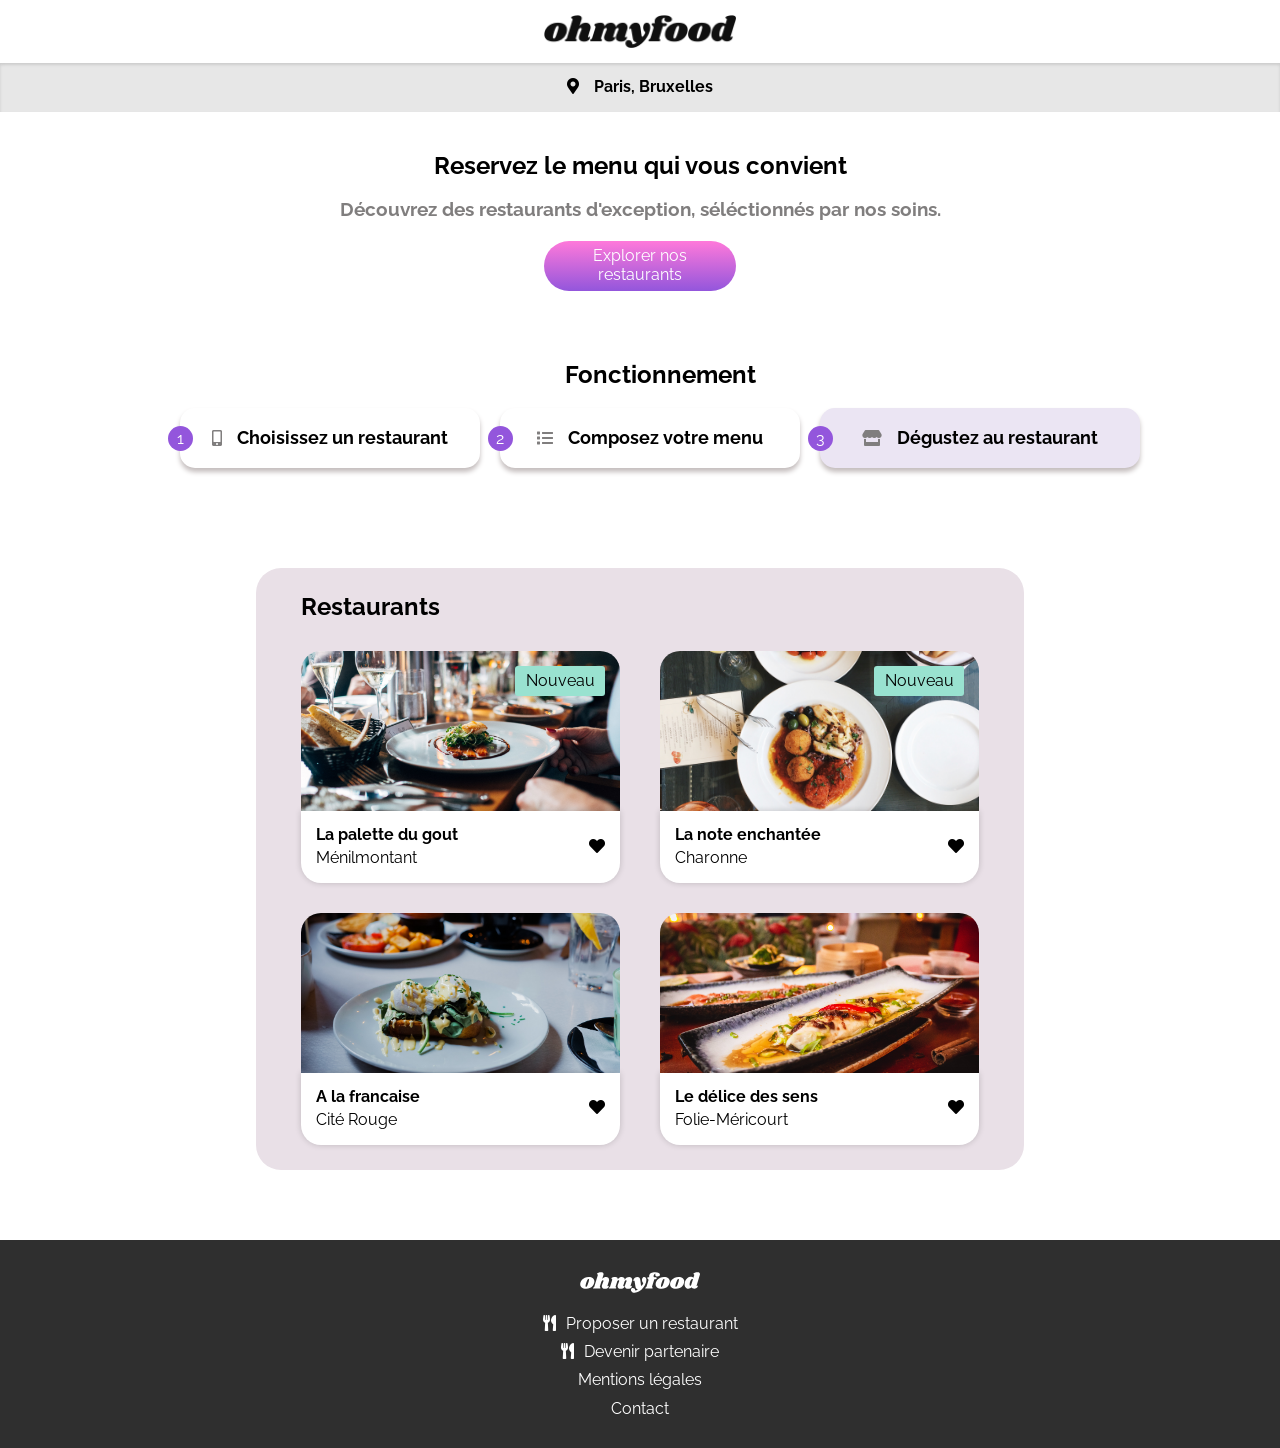
==== index.html @ 5eaba9ec "first commit" ====
<!DOCTYPE html>
 <html lang="en">
 <head>
     <meta charset="UTF-8">
     <meta http-equiv="X-UA-Compatible" content="IE=edge">
     <meta name="viewport" content="width=device-width, initial-scale=1.0">
     <title>Ohmyfood!</title>
     <!-- Google Fonts-->
    <link rel="preconnect" href="https://fonts.gstatic.com" />
    <link href="https://fonts.googleapis.com/css2?family=Raleway:wght@400;500;600;700;800&display=swap"
      rel="stylesheet"/>
    <!-- Stylesheets -->
    <link rel="stylesheet" href="/css/normalize.css">
    <link rel="stylesheet" href="/css/style.css">  
    <link rel="stylesheet" href="https://cdnjs.cloudflare.com/ajax/libs/font-awesome/5.13.1/css/all.min.css"/>
 </head>
 <body>
     <header>
         <div class="logo">
            <img  src="/images/logo/ohmyfood.png" alt="">  
        </div>
        <div class="i-search">
            <i class="fas fa-map-marker-alt"></i>
            <p>Paris, Bruxelles</p>
        </div>
     </header>
     <main>
         <nav>
            <div class="title-button">
                <h2>Reservez le menu qui vous convient</h2>
                <h3>Découvrez des restaurants d'exception, séléctionnés par nos soins.</h3>
                <button>Explorer nos restaurants</button>
            </div>
            <div class="filters">
                <h2>Fonctionnement</h2>
                <div class="choice-filters">
                   <div class="filter">
                       <div class="number">1</div>
                       <div class="choice">
                        <i class="fas fa-mobile-alt"></i>
                           <p>Choisissez un restaurant</p>
                       </div>
                   </div>
                   <div class="filter">
                        <div class="number">2</div>
                        <div class="choice">
                            <i class="fas fa-list"></i>
                            <p>Composez votre menu</p>
                        </div>
                   </div>
                   <div class="filter">
                        <div class="number">3</div>
                        <div class="choice-1">
                            <i class="fas fa-store"></i>
                            <p>Dégustez au restaurant</p>
                        </div>
                   </div>
                </div>
            </div>
         </nav>
        <section>
            <h2>Restaurants</h2>
            <div class="bloc-restaurants">
              <a href="/Restaurant-1.html">
                <div class="card-restaurant">
                  <img class="restaurant-img-host"
                    src="/images/restaurants/jay-wennington-N_Y88TWmGwA-unsplash.jpg"
                    alt="restaurant-1"/>
                  <div class="button-new">Nouveau</div>
                  <div class="inside-card">
                    <div class="title-card">
                        <h4 class="h4-rentals">La palette du gout</h4>
                        <p>Ménilmontant</p>
                    </div>
                    <div class="heart">
                      <div class="div-heart fas fa-heart"></div>
                    </div>
                  </div>
                </div>
            </a>
            <a href="/Restaurant-2.html">
                <div class="card-restaurant">
                  <img class="restaurant-img-host"
                    src="/images/restaurants/stil-u2Lp8tXIcjw-unsplash.jpg"
                    alt="restaurant-1"/>
                  <div class="button-new">Nouveau</div>
                  <div class="inside-card">
                    <div class="title-card">
                        <h4 class="h4-rentals">La note enchantée</h4>
                        <p>Charonne</p>
                    </div>
                    <div class="heart">
                      <div class="fas fa-heart"></div>
                    </div>
                  </div>
                </div>
            </a>
            <a href="/Restaurant-3.html">
                <div class="card-restaurant">
                  <img class="restaurant-img-host"
                    src="/images/restaurants/toa-heftiba-DQKerTsQwi0-unsplash.jpg"
                    alt="restaurant-1"/>
                  <div class="inside-card">
                    <div class="title-card">
                        <h4 class="h4-rentals">A la francaise</h4>
                        <p>Cité Rouge</p>
                    </div>
                    <div class="heart">
                      <div class="fas fa-heart"></div>
                    </div>
                  </div>
                </div>
            </a>
            <a href="/Restaurant-4.html">
                <div class="card-restaurant">
                  <img class="restaurant-img-host"
                    src="/images/restaurants/louis-hansel-shotsoflouis-qNBGVyOCY8Q-unsplash.jpg"
                    alt="restaurant-1"/>
                  <div class="inside-card">
                    <div class="title-card">
                        <h4 class="h4-rentals">Le délice des sens</h4>
                        <p>Folie-Méricourt</p>
                    </div>
                    <div class="heart">
                      <div class="fas fa-heart"></div>
                    </div>
                  </div>
                </div>
            </a>
            </div>
        </section>
     </main>
     <footer>
         <img src="/images/logo/ohmyfood@2x.svg" alt="logo-footer">
         <div class="text-icon-footer">
             <i class="fas fa-utensils"></i>
             <p><a href="#">Proposer un restaurant</a></p>
         </div>
         <div class="text-icon-footer">
            <i class="fas fa-utensils"></i>
            <p><a href="#">Devenir partenaire</a></p>
        </div>
        <p><a href="#">Mentions légales</a></p>
        <p><a href="#">Contact</a></p>
     </footer>
 </body>
 </html>
---- css/style.css ----
* {
  box-sizing: border-box;
  font-family: "Raleway", sans-serif;
  margin: 0;
}

a {
  text-decoration: none;
  color: initial;
}

header .logo {
  display: flex;
  justify-content: center;
}
header .logo img {
  width: 45%;
  margin-top: 15px;
  margin-bottom: 15px;
}
header .i-search {
  display: flex;
  justify-content: center;
  background-color: #e7e7e7;
  padding-top: 15px;
  padding-bottom: 15px;
  box-shadow: inset 0px 2px 3px #5553532e;
}
header .i-search p {
  margin-top: 0;
  margin-bottom: 0;
  margin-left: 15px;
  font-weight: bold;
}

main nav .title-button {
  margin-top: 40px;
  display: flex;
  flex-direction: column;
  align-items: center;
  text-align: center;
}
main nav .title-button h2 {
  width: 60%;
  margin: 0;
}
main nav .title-button h3 {
  width: 80%;
  color: #807e7e;
  margin-top: 20px;
}
main nav .title-button button {
  width: 50%;
  height: 50px;
  background: linear-gradient(#FF79DA, #9356DC);
  color: white;
  border: none;
  border-radius: 25px 25px 25px 25px;
  font-size: 16px;
  margin-top: 20px;
  cursor: pointer;
}
main nav .filters {
  margin-left: 20px;
  margin-right: 20px;
  margin-top: 70px;
  margin-bottom: 100px;
}
main nav .filters .choice-filters {
  display: flex;
  flex-direction: column;
}
main nav .filters .choice-filters .filter {
  display: flex;
  margin-top: 20px;
  position: relative;
}
main nav .filters .choice-filters .filter .number {
  background-color: #9356DC;
  color: white;
  height: 25px;
  width: 25px;
  border-radius: 12.5px 12.5px 12.5px 12.5px;
  display: flex;
  justify-content: center;
  align-items: center;
  position: absolute;
  bottom: 17px;
  left: -12.5px;
}
main nav .filters .choice-filters .filter .choice {
  display: flex;
  align-items: center;
  justify-content: center;
  width: 100%;
  height: 60px;
  box-shadow: 0px 4px 5px #c4bdbd;
  border-radius: 15px 15px 15px 15px;
}
main nav .filters .choice-filters .filter .choice p {
  margin-top: 0;
  margin-bottom: 0;
  font-weight: bold;
  font-size: large;
}
main nav .filters .choice-filters .filter .choice i {
  margin-right: 5%;
  color: #807e7e;
}
main nav .filters .choice-filters .filter .choice-1 {
  display: flex;
  align-items: center;
  justify-content: center;
  width: 100%;
  height: 60px;
  box-shadow: 0px 4px 5px #c4bdbd;
  border-radius: 15px 15px 15px 15px;
  background-color: #ebe5f3;
}
main nav .filters .choice-filters .filter .choice-1 p {
  margin-top: 0;
  margin-bottom: 0;
  font-weight: bold;
  font-size: large;
}
main nav .filters .choice-filters .filter .choice-1 i {
  margin-right: 5%;
  color: #807e7e;
}
main section .bloc-restaurants {
  display: flex;
  flex-direction: column;
}
main section .bloc-restaurants h2 {
  margin-top: 30px;
  margin-left: 20px;
  margin-right: 20px;
}
main section .bloc-restaurants .card-restaurant {
  margin-top: 30px;
  margin-left: 20px;
  margin-right: 20px;
  display: flex;
  flex-direction: column;
  position: relative;
}
main section .bloc-restaurants .card-restaurant img {
  width: 100%;
  height: 160px;
  -o-object-fit: cover;
     object-fit: cover;
  border-radius: 20px 20px 0 0;
}
main section .bloc-restaurants .card-restaurant .inside-card {
  background-color: white;
  padding: 15px;
  display: flex;
  justify-content: space-between;
  align-items: center;
  border-radius: 0 0 20px 20px;
  box-shadow: 0px 0px 6px 0px #0000002e;
}
main section .bloc-restaurants .card-restaurant p {
  padding-top: 5px;
}
main section .bloc-restaurants .card-restaurant .button-new {
  height: 20px;
  width: 90px;
  background-color: #99E2D0;
  display: flex;
  justify-content: center;
  align-items: center;
  border-radius: 3px 3px 3px 3px;
  padding: 15px;
  position: absolute;
  right: 15px;
  top: 15px;
}
main section {
  background-color: #e9e0e7;
  margin-top: 20px;
  padding-bottom: 70px;
}
main section h2 {
  padding-top: 30px;
  margin-left: 20px;
}
footer {
  padding: 30px;
  background-color: #2f2f2f;
}
footer p {
  color: white;
  margin-top: 10px;
}
footer p a {
  color: white;
}
footer img {
  margin-bottom: 10px;
}
footer i {
  color: white;
}
footer .text-icon-footer {
  display: flex;
  margin-top: 10px;
}
footer .text-icon-footer p {
  margin-top: 0;
  margin-left: 10px;
}
footer .text-icon-footer p a {
  color: white;
}

.header-page-restaurant {
  width: 100%;
  display: flex;
  justify-content: center;
  position: relative;
}
.header-page-restaurant img {
  width: 45%;
  margin-top: 15px;
  margin-bottom: 15px;
}
.header-page-restaurant a {
  position: absolute;
  left: 20px;
  align-self: center;
}

.main-page-restaurant {
  display: flex;
  flex-direction: column;
  align-items: center;
}
.main-page-restaurant .image-restaurant-4, .main-page-restaurant .image-restaurant-3, .main-page-restaurant .image-restaurant-2, .main-page-restaurant .image-restaurant-1 {
  background-size: cover;
  width: 100%;
  height: 600px;
  position: relative;
}
.main-page-restaurant .image-restaurant-4 .icon-title-section, .main-page-restaurant .image-restaurant-3 .icon-title-section, .main-page-restaurant .image-restaurant-2 .icon-title-section, .main-page-restaurant .image-restaurant-1 .icon-title-section {
  padding-top: 30px;
  position: absolute;
  margin-right: 20px;
  display: flex;
  justify-content: space-between;
  background-color: white;
  width: 100%;
  border-radius: 40px 40px 0 0;
  bottom: 0;
}
.main-page-restaurant .image-restaurant-4 .icon-title-section h2, .main-page-restaurant .image-restaurant-3 .icon-title-section h2, .main-page-restaurant .image-restaurant-2 .icon-title-section h2, .main-page-restaurant .image-restaurant-1 .icon-title-section h2 {
  margin-left: 20px;
}
.main-page-restaurant .image-restaurant-4 .icon-title-section i, .main-page-restaurant .image-restaurant-3 .icon-title-section i, .main-page-restaurant .image-restaurant-2 .icon-title-section i, .main-page-restaurant .image-restaurant-1 .icon-title-section i {
  margin-right: 20px;
}
.main-page-restaurant .image-restaurant-1 {
  background-image: url("/images/restaurants/jay-wennington-N_Y88TWmGwA-unsplash.jpg");
}
.main-page-restaurant .image-restaurant-2 {
  background-image: url("/images/restaurants/stil-u2Lp8tXIcjw-unsplash.jpg");
}
.main-page-restaurant .image-restaurant-3 {
  background-image: url("/images/restaurants/toa-heftiba-DQKerTsQwi0-unsplash.jpg");
}
.main-page-restaurant .image-restaurant-4 {
  background-image: url("/images/restaurants/louis-hansel-shotsoflouis-qNBGVyOCY8Q-unsplash.jpg");
}
.main-page-restaurant .section-page-restaurant {
  width: 100%;
  background-color: white;
}
.main-page-restaurant .section-page-restaurant article {
  margin: 20px;
  margin-top: 35px;
}
.main-page-restaurant .section-page-restaurant article h3 {
  color: #807e7e;
  width: 55px;
  border-bottom: solid #99E2D0 3px;
  padding-bottom: 5px;
}
.main-page-restaurant .section-page-restaurant article .inside-article {
  display: flex;
  justify-content: space-between;
  margin-top: 20px;
  padding: 15px;
  border-radius: 15px 15px 15px 15px;
  width: 100%;
  box-shadow: 0px 4px 5px #c4bdbd;
}
.main-page-restaurant .section-page-restaurant article .inside-article .title-article .h3-title-article {
  color: black;
  padding-bottom: 5px;
  border: none;
  width: 100%;
}
.main-page-restaurant .section-page-restaurant article .inside-article .title-article p {
  font-size: small;
}
.main-page-restaurant .section-page-restaurant article .inside-article .h3-euro {
  border: none;
  color: black;
}
.main-page-restaurant .button {
  width: 50%;
  height: 50px;
  background: linear-gradient(#FF79DA, #9356DC);
  color: white;
  border: none;
  border-radius: 25px 25px 25px 25px;
  font-size: 16px;
  margin-top: 20px;
  margin-bottom: 50px;
  cursor: pointer;
}

@media screen and (max-width: 992px) and (min-width: 768px) {
  header .logo img {
    width: 20%;
  }

  .header-page-restaurant img {
    width: 25%;
  }

  main nav .filters {
    display: flex;
    flex-direction: column;
    align-items: center;
    margin-bottom: 80px;
  }
  main nav .filters .choice-filters {
    display: flex;
    flex-direction: row;
    justify-content: center;
    flex-wrap: wrap;
  }
  main nav .filters .choice-filters .filter {
    width: 50%;
  }
  main nav .filters .choice-filters .filter .choice {
    margin-right: 20px;
  }
  main section h2 {
    width: 100%;
  }
  main section .bloc-restaurants {
    display: flex;
    flex-direction: row;
    flex-wrap: wrap;
  }
  main section .bloc-restaurants a {
    width: 50%;
  }

  footer {
    display: flex;
    flex-direction: column;
    align-items: center;
  }

  .main-page-restaurant .button {
    width: 20%;
  }
}
@media screen and (min-width: 992px) {
  header .logo img {
    width: 15%;
  }

  main {
    display: flex;
    flex-direction: column;
  }
  main nav .title-button button {
    width: 15%;
    height: 50px;
    background: linear-gradient(#FF79DA, #9356DC);
    color: white;
    border: none;
    border-radius: 25px 25px 25px 25px;
    font-size: 16px;
    margin-top: 20px;
  }
  main nav .filters {
    display: flex;
    flex-direction: column;
    align-items: center;
    margin-bottom: 80px;
    width: 100%;
  }
  main nav .filters .choice-filters {
    display: flex;
    flex-direction: row;
    justify-content: center;
    flex-wrap: wrap;
    width: 100%;
  }
  main nav .filters .choice-filters .filter {
    width: 25%;
  }
  main nav .filters .choice-filters .filter .choice {
    margin-right: 20px;
  }
  main section {
    width: 60%;
    align-self: center;
    padding: 25px;
    margin-bottom: 70px;
    border-radius: 25px 25px 25px 25px;
  }
  main section h2 {
    width: 100%;
    padding-top: 0;
  }
  main section .bloc-restaurants {
    display: flex;
    flex-direction: row;
    flex-wrap: wrap;
  }
  main section .bloc-restaurants a {
    width: 50%;
  }

  footer {
    display: flex;
    flex-direction: column;
    align-items: center;
  }

  .header-page-restaurant img {
    width: 15%;
  }

  .main-page-restaurant .image-restaurant-1, .main-page-restaurant .image-restaurant-2, .main-page-restaurant .image-restaurant-3, .main-page-restaurant .image-restaurant-4 {
    display: flex;
    flex-direction: column;
  }
  .main-page-restaurant .image-restaurant-1 .icon-title-section, .main-page-restaurant .image-restaurant-2 .icon-title-section, .main-page-restaurant .image-restaurant-3 .icon-title-section, .main-page-restaurant .image-restaurant-4 .icon-title-section {
    width: 90%;
    align-self: center;
  }
  .main-page-restaurant .section-page-restaurant {
    width: 90%;
    margin-left: -20px;
    margin-top: 0;
    background-color: white;
    display: flex;
    flex-direction: row;
    padding: 0;
    box-shadow: 0px 4px 5px #c4bdbd;
    border-radius: 0 0 25px 25px;
    margin-bottom: 50px;
  }
  .main-page-restaurant .section-page-restaurant article {
    margin-bottom: 40px;
  }
  .main-page-restaurant .button {
    width: 15%;
    height: 50px;
  }
}/*# sourceMappingURL=style.css.map */
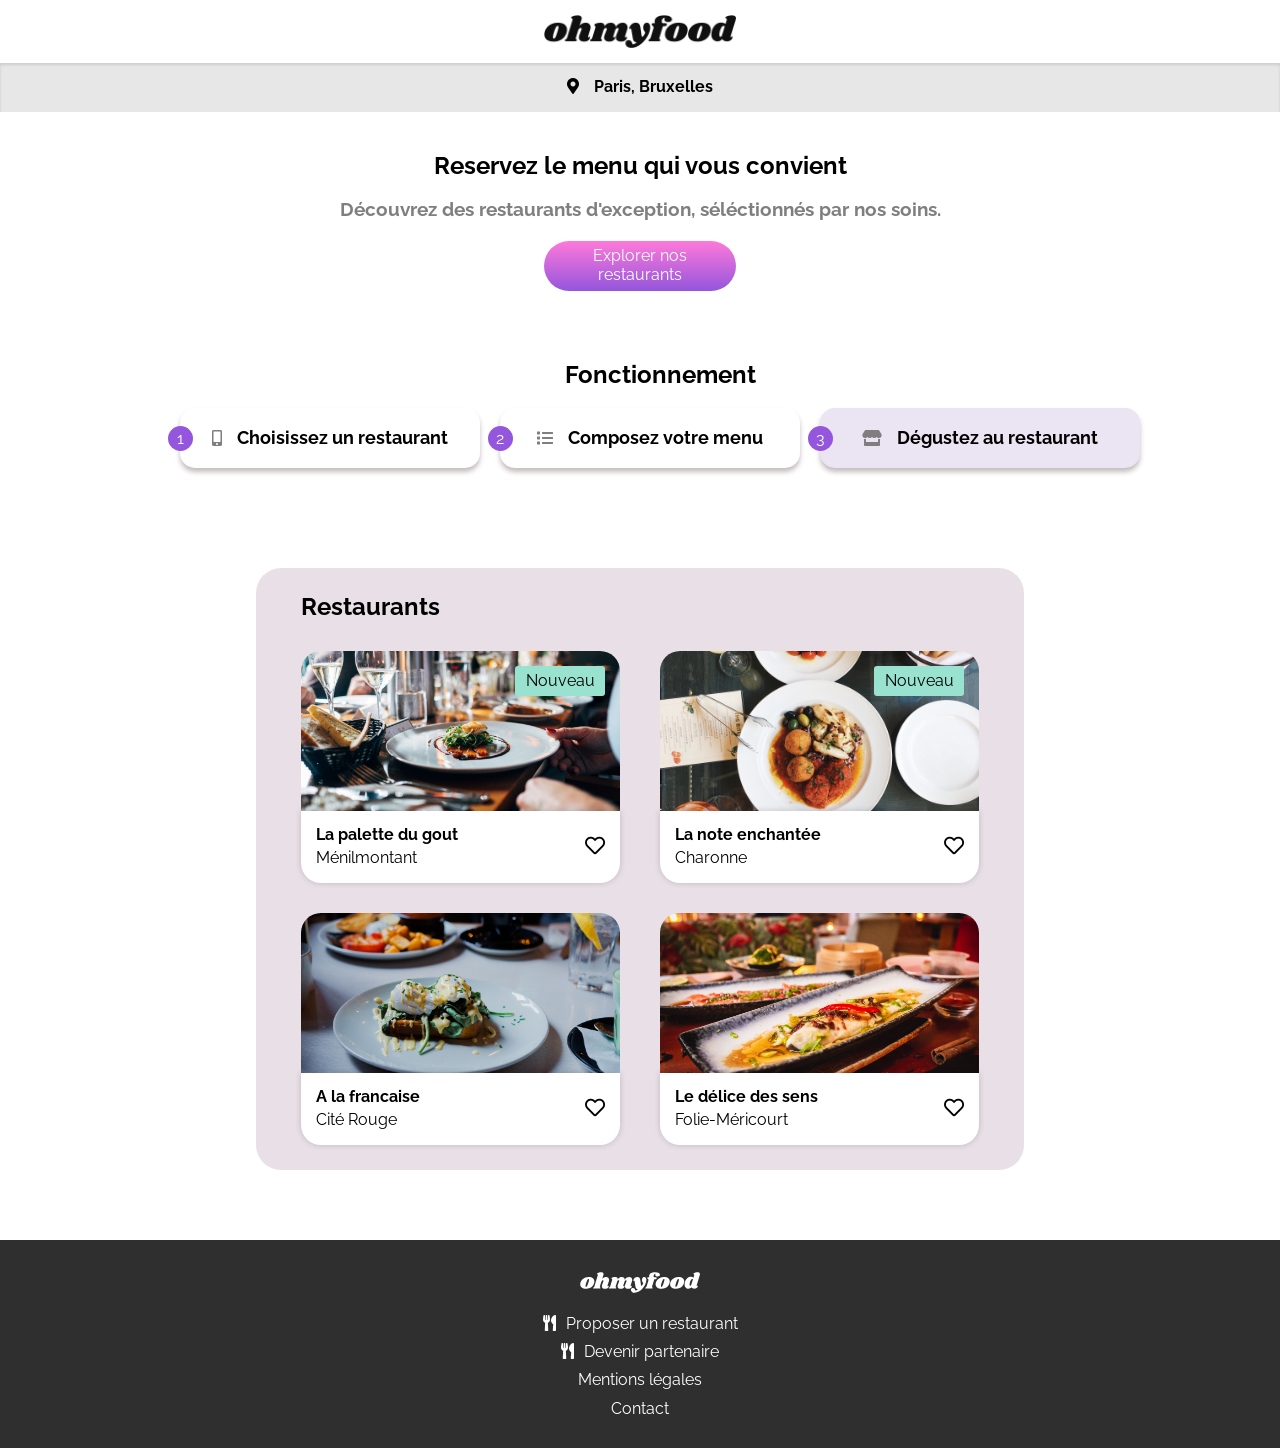
==== commit 5a7bab39: "commit animations" ====
--- a/index.html
+++ b/index.html
@@ -73,7 +73,8 @@
                         <p>Ménilmontant</p>
                     </div>
                     <div class="heart">
-                      <div class="div-heart fas fa-heart"></div>
+                      <i class="div-heart fas fa-heart"></i>
+                      <i class="div-heart far fa-heart"></i>
                     </div>
                   </div>
                 </div>
@@ -90,7 +91,8 @@
                         <p>Charonne</p>
                     </div>
                     <div class="heart">
-                      <div class="fas fa-heart"></div>
+                      <i class="fas fa-heart"></i>
+                      <i class="far fa-heart"></i>
                     </div>
                   </div>
                 </div>
@@ -106,7 +108,8 @@
                         <p>Cité Rouge</p>
                     </div>
                     <div class="heart">
-                      <div class="fas fa-heart"></div>
+                      <i class="fas fa-heart"></i>
+                      <i class="far fa-heart"></i>
                     </div>
                   </div>
                 </div>
@@ -122,7 +125,8 @@
                         <p>Folie-Méricourt</p>
                     </div>
                     <div class="heart">
-                      <div class="fas fa-heart"></div>
+                      <i class="fas fa-heart"></i>
+                      <i class="far fa-heart"></i>
                     </div>
                   </div>
                 </div>
--- a/css/style.css
+++ b/css/style.css
@@ -160,6 +160,23 @@
   border-radius: 0 0 20px 20px;
   box-shadow: 0px 0px 6px 0px #0000002e;
 }
+main section .bloc-restaurants .card-restaurant .inside-card .heart {
+  font-size: 20px;
+  position: relative;
+}
+main section .bloc-restaurants .card-restaurant .inside-card .heart .fas {
+  color: transparent;
+  background-image: linear-gradient(red, blue);
+  background-clip: text;
+  -webkit-background-clip: text;
+  position: absolute;
+  opacity: 0;
+  transition: all 230ms ease-in-out;
+}
+main section .bloc-restaurants .card-restaurant .inside-card .heart:hover .fas {
+  opacity: 1;
+  transform: scale(1.2);
+}
 main section .bloc-restaurants .card-restaurant p {
   padding-top: 5px;
 }
@@ -256,8 +273,24 @@
 .main-page-restaurant .image-restaurant-4 .icon-title-section h2, .main-page-restaurant .image-restaurant-3 .icon-title-section h2, .main-page-restaurant .image-restaurant-2 .icon-title-section h2, .main-page-restaurant .image-restaurant-1 .icon-title-section h2 {
   margin-left: 20px;
 }
-.main-page-restaurant .image-restaurant-4 .icon-title-section i, .main-page-restaurant .image-restaurant-3 .icon-title-section i, .main-page-restaurant .image-restaurant-2 .icon-title-section i, .main-page-restaurant .image-restaurant-1 .icon-title-section i {
+.main-page-restaurant .image-restaurant-4 .icon-title-section .heart, .main-page-restaurant .image-restaurant-3 .icon-title-section .heart, .main-page-restaurant .image-restaurant-2 .icon-title-section .heart, .main-page-restaurant .image-restaurant-1 .icon-title-section .heart {
+  font-size: 20px;
+  position: relative;
   margin-right: 20px;
+  cursor: pointer;
+}
+.main-page-restaurant .image-restaurant-4 .icon-title-section .heart .fas, .main-page-restaurant .image-restaurant-3 .icon-title-section .heart .fas, .main-page-restaurant .image-restaurant-2 .icon-title-section .heart .fas, .main-page-restaurant .image-restaurant-1 .icon-title-section .heart .fas {
+  color: transparent;
+  background-image: linear-gradient(#9356DC, #FF79DA);
+  background-clip: text;
+  -webkit-background-clip: text;
+  position: absolute;
+  opacity: 0;
+  transition: all 230ms ease-in-out;
+}
+.main-page-restaurant .image-restaurant-4 .icon-title-section .heart:hover .fas, .main-page-restaurant .image-restaurant-3 .icon-title-section .heart:hover .fas, .main-page-restaurant .image-restaurant-2 .icon-title-section .heart:hover .fas, .main-page-restaurant .image-restaurant-1 .icon-title-section .heart:hover .fas {
+  opacity: 1;
+  transform: scale(1.2);
 }
 .main-page-restaurant .image-restaurant-1 {
   background-image: url("/images/restaurants/jay-wennington-N_Y88TWmGwA-unsplash.jpg");
@@ -276,7 +309,7 @@
   background-color: white;
 }
 .main-page-restaurant .section-page-restaurant article {
-  margin: 20px;
+  margin: 15px;
   margin-top: 35px;
 }
 .main-page-restaurant .section-page-restaurant article h3 {
@@ -294,18 +327,28 @@
   width: 100%;
   box-shadow: 0px 4px 5px #c4bdbd;
 }
+.main-page-restaurant .section-page-restaurant article .inside-article .title-article {
+  width: 70%;
+}
 .main-page-restaurant .section-page-restaurant article .inside-article .title-article .h3-title-article {
   color: black;
   padding-bottom: 5px;
   border: none;
   width: 100%;
+  text-overflow: ellipsis;
+  overflow: hidden;
+  white-space: nowrap;
 }
 .main-page-restaurant .section-page-restaurant article .inside-article .title-article p {
   font-size: small;
+  text-overflow: ellipsis;
+  overflow: hidden;
+  white-space: nowrap;
 }
 .main-page-restaurant .section-page-restaurant article .inside-article .h3-euro {
   border: none;
   color: black;
+  width: auto;
 }
 .main-page-restaurant .button {
   width: 50%;
@@ -453,6 +496,7 @@
     background-color: white;
     display: flex;
     flex-direction: row;
+    justify-content: center;
     padding: 0;
     box-shadow: 0px 4px 5px #c4bdbd;
     border-radius: 0 0 25px 25px;
@@ -460,6 +504,7 @@
   }
   .main-page-restaurant .section-page-restaurant article {
     margin-bottom: 40px;
+    width: 30%;
   }
   .main-page-restaurant .button {
     width: 15%;
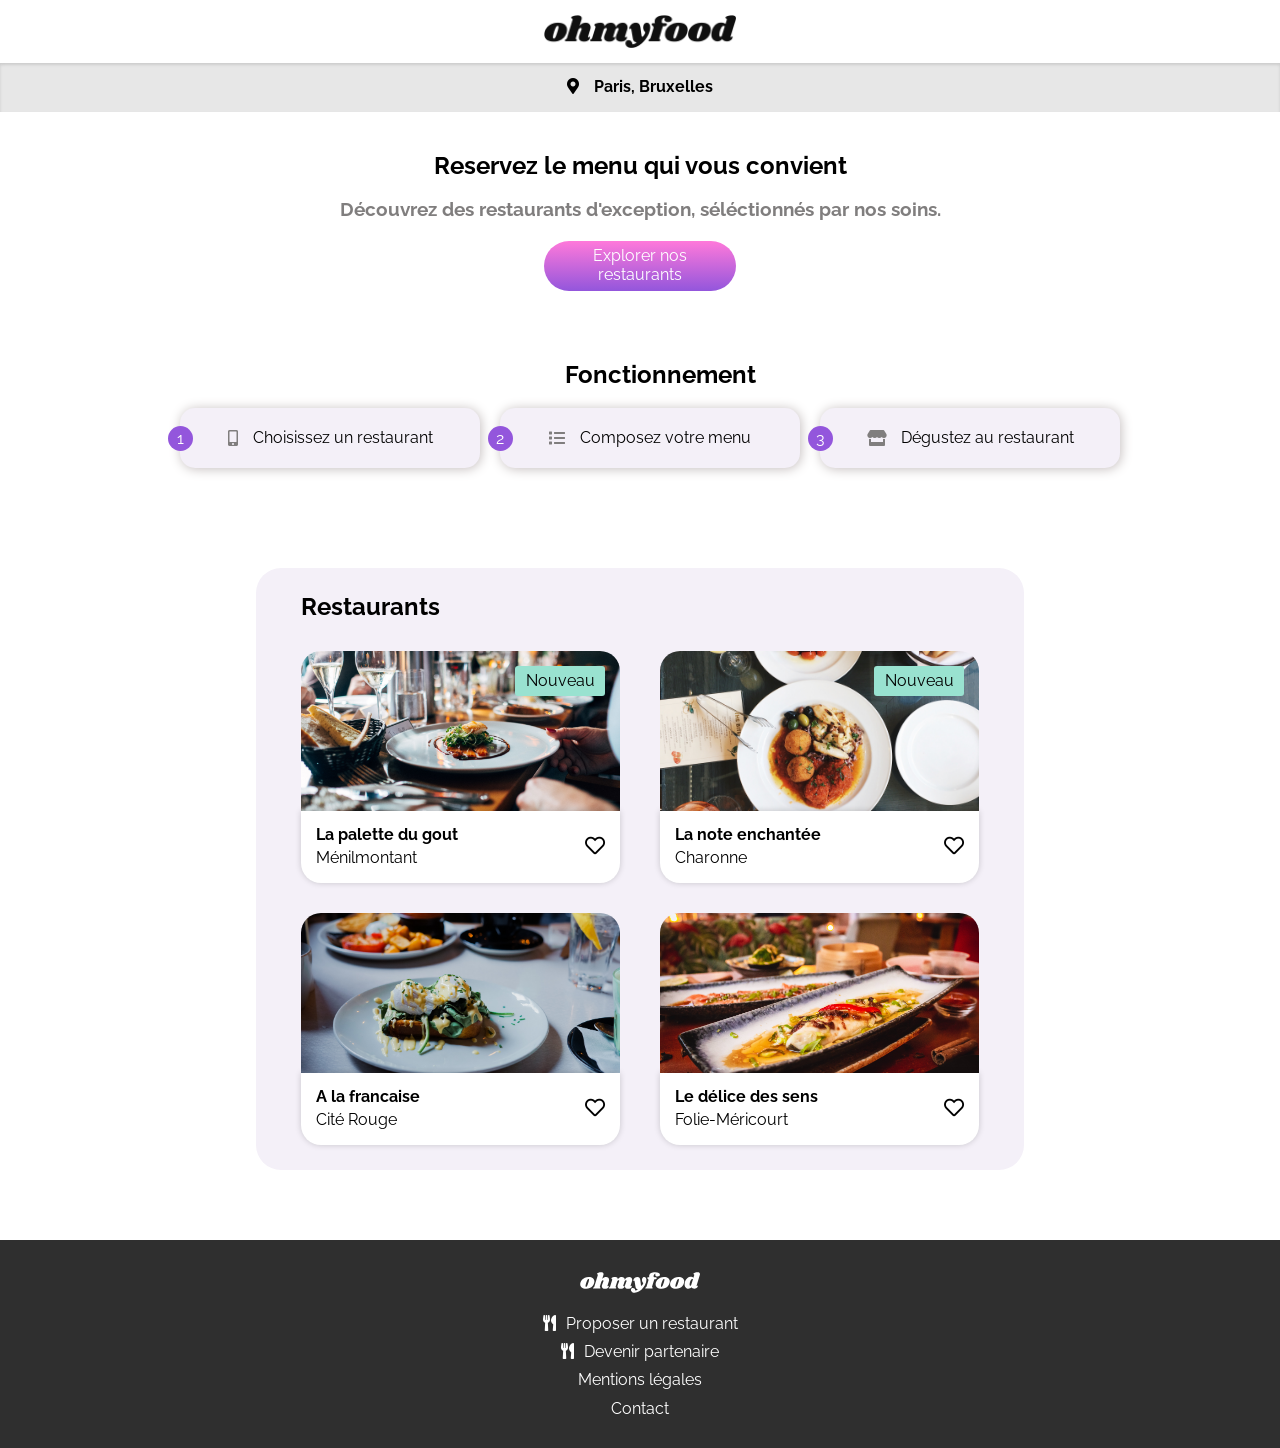
==== commit 7a33aed5: "commit animations-page-restaurant" ====
--- a/index.html
+++ b/index.html
@@ -50,7 +50,7 @@
                    </div>
                    <div class="filter">
                         <div class="number">3</div>
-                        <div class="choice-1">
+                        <div class="choice">
                             <i class="fas fa-store"></i>
                             <p>Dégustez au restaurant</p>
                         </div>
--- a/css/style.css
+++ b/css/style.css
@@ -2,6 +2,12 @@
   box-sizing: border-box;
   font-family: "Raleway", sans-serif;
   margin: 0;
+}
+
+body, html {
+  margin: 0;
+  font-family: "Roboto", sans-serif;
+  scroll-behavior: smooth;
 }
 
 a {
@@ -59,6 +65,12 @@
   font-size: 16px;
   margin-top: 20px;
   cursor: pointer;
+  transition: all 230ms ease-in-out;
+  opacity: 1;
+}
+main nav .title-button button:hover {
+  opacity: 0.8;
+  box-shadow: 3px 4px 5px #cfc7c7;
 }
 main nav .filters {
   margin-left: 20px;
@@ -94,36 +106,16 @@
   justify-content: center;
   width: 100%;
   height: 60px;
-  box-shadow: 0px 4px 5px #c4bdbd;
+  box-shadow: 1px 1px 12px #c4bdbd;
+  background-color: #f4f0f8;
   border-radius: 15px 15px 15px 15px;
 }
 main nav .filters .choice-filters .filter .choice p {
   margin-top: 0;
   margin-bottom: 0;
-  font-weight: bold;
-  font-size: large;
+  font-size: medium;
 }
 main nav .filters .choice-filters .filter .choice i {
-  margin-right: 5%;
-  color: #807e7e;
-}
-main nav .filters .choice-filters .filter .choice-1 {
-  display: flex;
-  align-items: center;
-  justify-content: center;
-  width: 100%;
-  height: 60px;
-  box-shadow: 0px 4px 5px #c4bdbd;
-  border-radius: 15px 15px 15px 15px;
-  background-color: #ebe5f3;
-}
-main nav .filters .choice-filters .filter .choice-1 p {
-  margin-top: 0;
-  margin-bottom: 0;
-  font-weight: bold;
-  font-size: large;
-}
-main nav .filters .choice-filters .filter .choice-1 i {
   margin-right: 5%;
   color: #807e7e;
 }
@@ -166,7 +158,7 @@
 }
 main section .bloc-restaurants .card-restaurant .inside-card .heart .fas {
   color: transparent;
-  background-image: linear-gradient(red, blue);
+  background-image: linear-gradient(#9356DC, #FF79DA);
   background-clip: text;
   -webkit-background-clip: text;
   position: absolute;
@@ -194,7 +186,7 @@
   top: 15px;
 }
 main section {
-  background-color: #e9e0e7;
+  background-color: #f4f0f8;
   margin-top: 20px;
   padding-bottom: 70px;
 }
@@ -322,13 +314,24 @@
   display: flex;
   justify-content: space-between;
   margin-top: 20px;
+  cursor: pointer;
+  border-radius: 15px 15px 15px 15px;
+  width: 100%;
+  box-shadow: 0px 4px 5px #c4bdbd;
+  position: relative;
+  -webkit-animation: itemAppear 0.6s;
+          animation: itemAppear 0.6s;
+  -webkit-animation-timing-function: cubic-bezier(0.5, 1.58, 0.34, 0.82);
+          animation-timing-function: cubic-bezier(0.5, 1.58, 0.34, 0.82);
+  -webkit-animation-fill-mode: both;
+          animation-fill-mode: both;
+  transform: scale(0);
+}
+.main-page-restaurant .section-page-restaurant article .inside-article .title-article {
+  width: 80%;
   padding: 15px;
-  border-radius: 15px 15px 15px 15px;
-  width: 100%;
-  box-shadow: 0px 4px 5px #c4bdbd;
-}
-.main-page-restaurant .section-page-restaurant article .inside-article .title-article {
-  width: 70%;
+  transition: all 320ms ease-in-out;
+  transform-origin: right 50%;
 }
 .main-page-restaurant .section-page-restaurant article .inside-article .title-article .h3-title-article {
   color: black;
@@ -348,7 +351,126 @@
 .main-page-restaurant .section-page-restaurant article .inside-article .h3-euro {
   border: none;
   color: black;
+  padding-top: 15px;
+  padding-right: 10px;
   width: auto;
+  transition: all 320ms ease-in-out;
+  position: absolute;
+  right: 10px;
+}
+.main-page-restaurant .section-page-restaurant article .inside-article .check {
+  transform: scaleX(0);
+  transition: all 320ms ease-in-out;
+  transform-origin: right 50%;
+  display: flex;
+  align-items: center;
+  justify-content: center;
+}
+.main-page-restaurant .section-page-restaurant article .inside-article .check .wrapIcon {
+  height: 30px;
+  width: 30px;
+  display: flex;
+  align-items: center;
+  justify-content: center;
+  background-color: white;
+  border-radius: 100px;
+  transform: rotate(180deg);
+  transition-duration: 0.5s;
+}
+.main-page-restaurant .section-page-restaurant article .inside-article:hover .wrapIcon {
+  transform: rotate(0);
+}
+.main-page-restaurant .section-page-restaurant article .inside-article:hover .check {
+  opacity: 1;
+  background-color: #99E2D0;
+  border-radius: 0px 15px 15px 0px;
+  width: 60px;
+  transform: scaleX(1);
+}
+.main-page-restaurant .section-page-restaurant article .inside-article:hover .h3-euro {
+  display: flex;
+  justify-content: flex-start;
+  position: absolute;
+  right: 70px;
+}
+.main-page-restaurant .section-page-restaurant article .inside-article:hover .title-article {
+  width: 60%;
+}
+.main-page-restaurant .section-page-restaurant .article-1 .delay-1 {
+  -webkit-animation-delay: 0.1s;
+          animation-delay: 0.1s;
+}
+.main-page-restaurant .section-page-restaurant .article-1 .delay-2 {
+  -webkit-animation-delay: 0.2s;
+          animation-delay: 0.2s;
+}
+.main-page-restaurant .section-page-restaurant .article-1 .delay-3 {
+  -webkit-animation-delay: 0.3s;
+          animation-delay: 0.3s;
+}
+.main-page-restaurant .section-page-restaurant .article-2 .delay-4 {
+  -webkit-animation-delay: 0.4444444444s;
+          animation-delay: 0.4444444444s;
+}
+.main-page-restaurant .section-page-restaurant .article-2 .delay-5 {
+  -webkit-animation-delay: 0.5555555556s;
+          animation-delay: 0.5555555556s;
+}
+.main-page-restaurant .section-page-restaurant .article-2 .delay-6 {
+  -webkit-animation-delay: 0.6666666667s;
+          animation-delay: 0.6666666667s;
+}
+.main-page-restaurant .section-page-restaurant .article-3 .delay-7 {
+  -webkit-animation-delay: 0.875s;
+          animation-delay: 0.875s;
+}
+.main-page-restaurant .section-page-restaurant .article-3 .delay-8 {
+  -webkit-animation-delay: 1s;
+          animation-delay: 1s;
+}
+.main-page-restaurant .section-page-restaurant .article-3 .delay-9 {
+  -webkit-animation-delay: 1.125s;
+          animation-delay: 1.125s;
+}
+.main-page-restaurant .section-page-restaurant .article-1-2 .delay-1 {
+  -webkit-animation-delay: 0.0909090909s;
+          animation-delay: 0.0909090909s;
+}
+.main-page-restaurant .section-page-restaurant .article-1-2 .delay-2 {
+  -webkit-animation-delay: 0.1818181818s;
+          animation-delay: 0.1818181818s;
+}
+.main-page-restaurant .section-page-restaurant .article-1-2 .delay-3 {
+  -webkit-animation-delay: 0.2727272727s;
+          animation-delay: 0.2727272727s;
+}
+.main-page-restaurant .section-page-restaurant .article-1-2 .delay-4 {
+  -webkit-animation-delay: 0.3636363636s;
+          animation-delay: 0.3636363636s;
+}
+.main-page-restaurant .section-page-restaurant .article-2-2 .delay-5 {
+  -webkit-animation-delay: 0.5s;
+          animation-delay: 0.5s;
+}
+.main-page-restaurant .section-page-restaurant .article-2-2 .delay-6 {
+  -webkit-animation-delay: 0.6s;
+          animation-delay: 0.6s;
+}
+.main-page-restaurant .section-page-restaurant .article-2-2 .delay-7 {
+  -webkit-animation-delay: 0.7s;
+          animation-delay: 0.7s;
+}
+.main-page-restaurant .section-page-restaurant .article-3-2 .delay-8 {
+  -webkit-animation-delay: 0.8888888889s;
+          animation-delay: 0.8888888889s;
+}
+.main-page-restaurant .section-page-restaurant .article-3-2 .delay-9 {
+  -webkit-animation-delay: 1s;
+          animation-delay: 1s;
+}
+.main-page-restaurant .section-page-restaurant .article-3-2 .delay-10 {
+  -webkit-animation-delay: 1.1111111111s;
+          animation-delay: 1.1111111111s;
 }
 .main-page-restaurant .button {
   width: 50%;
@@ -361,6 +483,12 @@
   margin-top: 20px;
   margin-bottom: 50px;
   cursor: pointer;
+  transition: all 230ms ease-in-out;
+  opacity: 1;
+}
+.main-page-restaurant .button:hover {
+  opacity: 0.8;
+  box-shadow: 3px 4px 5px #cfc7c7;
 }
 
 @media screen and (max-width: 992px) and (min-width: 768px) {
@@ -510,4 +638,20 @@
     width: 15%;
     height: 50px;
   }
+}
+@-webkit-keyframes itemAppear {
+  0% {
+    transform: scale(0);
+  }
+  100% {
+    transform: scale(1);
+  }
+}
+@keyframes itemAppear {
+  0% {
+    transform: scale(0);
+  }
+  100% {
+    transform: scale(1);
+  }
 }/*# sourceMappingURL=style.css.map */
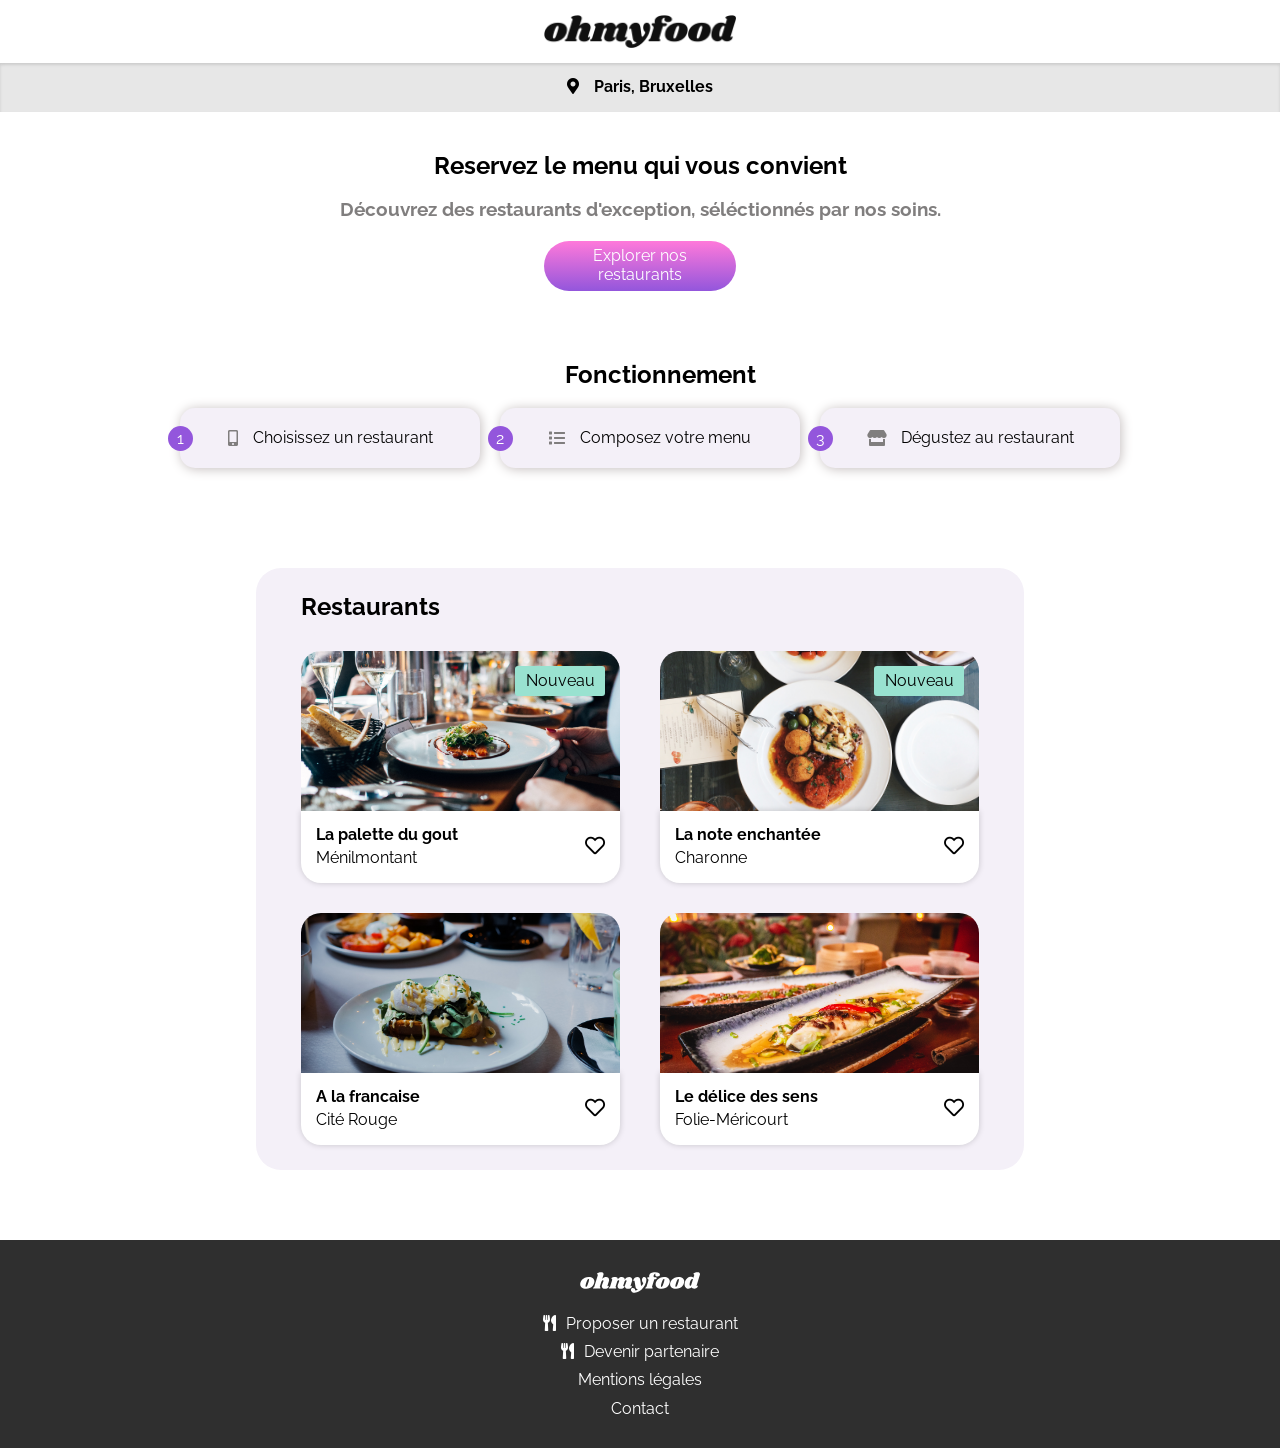
==== commit f4f2b295: "commit animations-page-accueil" ====
--- a/index.html
+++ b/index.html
@@ -15,6 +15,13 @@
     <link rel="stylesheet" href="https://cdnjs.cloudflare.com/ajax/libs/font-awesome/5.13.1/css/all.min.css"/>
  </head>
  <body>
+  <div class="loader">
+    <div class="loader-itemList">
+      <div class="loader-item loader-item-1"></div>
+      <div class="loader-item loader-item-2"></div>
+      <div class="loader-item loader-item-3"></div>
+    </div>
+  </div>
      <header>
          <div class="logo">
             <img  src="/images/logo/ohmyfood.png" alt="">  
--- a/css/style.css
+++ b/css/style.css
@@ -13,6 +13,60 @@
 a {
   text-decoration: none;
   color: initial;
+}
+
+.loader {
+  position: fixed;
+  height: 100%;
+  width: 100%;
+  left: 0;
+  top: 0;
+  background-color: rgba(255, 255, 255, 0.9);
+  -webkit-animation: loader 0.01s;
+          animation: loader 0.01s;
+  -webkit-animation-delay: 1.75s;
+          animation-delay: 1.75s;
+  -webkit-animation-fill-mode: both;
+          animation-fill-mode: both;
+  z-index: 10000;
+  display: flex;
+  align-items: center;
+  justify-content: center;
+}
+.loader .loader-itemList {
+  display: flex;
+  width: 100px;
+  justify-content: space-between;
+}
+.loader .loader-itemList .loader-item {
+  height: 15px;
+  width: 15px;
+  border-radius: 15px;
+}
+.loader .loader-itemList .loader-item-1 {
+  background-color: #9356DC;
+  -webkit-animation: ball3 1s;
+          animation: ball3 1s;
+  -webkit-animation-iteration-count: 1;
+          animation-iteration-count: 1;
+}
+.loader .loader-itemList .loader-item-2 {
+  background-color: #FF79DA;
+  -webkit-animation-delay: 0.25s;
+          animation-delay: 0.25s;
+  -webkit-animation: ball2 1s;
+          animation: ball2 1s;
+  -webkit-animation-iteration-count: 1;
+          animation-iteration-count: 1;
+}
+.loader .loader-itemList .loader-item-3 {
+  background-color: #99E2D0;
+  -webkit-animation-delay: 0.5s;
+          animation-delay: 0.5s;
+  -webkit-animation: ball1 1s;
+          animation: ball1 1s;
+  -webkit-animation-iteration-count: 1;
+          animation-iteration-count: 1;
 }
 
 header .logo {
@@ -654,4 +708,100 @@
   100% {
     transform: scale(1);
   }
+}
+@-webkit-keyframes loader {
+  100% {
+    opacity: 0;
+    z-index: -10;
+  }
+}
+@keyframes loader {
+  100% {
+    opacity: 0;
+    z-index: -10;
+  }
+}
+@-webkit-keyframes ball1 {
+  0% {
+    transform: translateX(0);
+  }
+  25% {
+    transform: translateX(15px);
+  }
+  75% {
+    transform: translateX(-15px);
+  }
+  100% {
+    transform: translateX(0);
+  }
+}
+@keyframes ball1 {
+  0% {
+    transform: translateX(0);
+  }
+  25% {
+    transform: translateX(15px);
+  }
+  75% {
+    transform: translateX(-15px);
+  }
+  100% {
+    transform: translateX(0);
+  }
+}
+@-webkit-keyframes ball2 {
+  0% {
+    transform: translateY(0);
+  }
+  25% {
+    transform: translateY(15px);
+  }
+  75% {
+    transform: translateY(-15px);
+  }
+  100% {
+    transform: translateY(0);
+  }
+}
+@keyframes ball2 {
+  0% {
+    transform: translateY(0);
+  }
+  25% {
+    transform: translateY(15px);
+  }
+  75% {
+    transform: translateY(-15px);
+  }
+  100% {
+    transform: translateY(0);
+  }
+}
+@-webkit-keyframes ball3 {
+  0% {
+    transform: translateX(0);
+  }
+  25% {
+    transform: translateX(-15px);
+  }
+  75% {
+    transform: translateX(15px);
+  }
+  100% {
+    transform: translateX(0);
+  }
+}
+@keyframes ball3 {
+  0% {
+    transform: translateX(0);
+  }
+  25% {
+    transform: translateX(-15px);
+  }
+  75% {
+    transform: translateX(15px);
+  }
+  100% {
+    transform: translateX(0);
+  }
 }/*# sourceMappingURL=style.css.map */
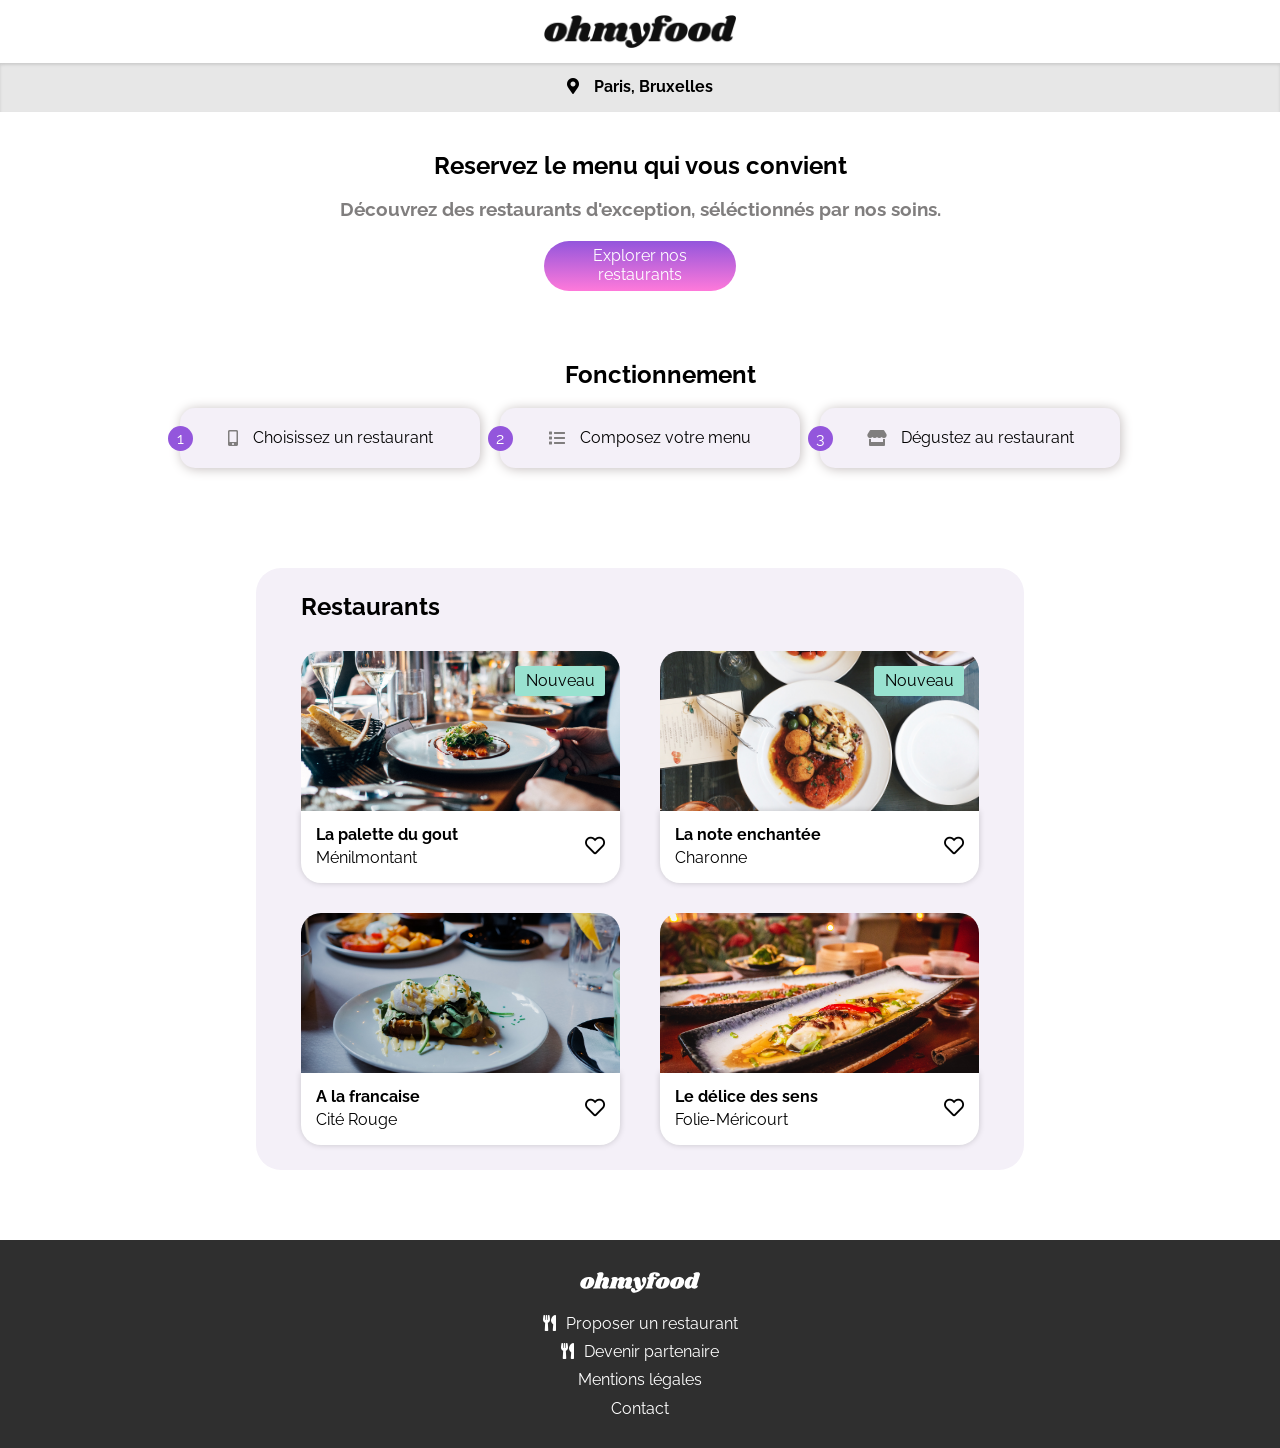
==== commit 9a816338: "commit projet ok" ====
--- a/index.html
+++ b/index.html
@@ -10,8 +10,8 @@
     <link href="https://fonts.googleapis.com/css2?family=Raleway:wght@400;500;600;700;800&display=swap"
       rel="stylesheet"/>
     <!-- Stylesheets -->
-    <link rel="stylesheet" href="/css/normalize.css">
-    <link rel="stylesheet" href="/css/style.css">  
+    <link rel="stylesheet" href="css/normalize.css">
+    <link rel="stylesheet" href="css/style.css">  
     <link rel="stylesheet" href="https://cdnjs.cloudflare.com/ajax/libs/font-awesome/5.13.1/css/all.min.css"/>
  </head>
  <body>
@@ -24,7 +24,7 @@
   </div>
      <header>
          <div class="logo">
-            <img  src="/images/logo/ohmyfood.png" alt="">  
+            <img  src="images/logo/ohmyfood.png" alt="">  
         </div>
         <div class="i-search">
             <i class="fas fa-map-marker-alt"></i>
@@ -68,10 +68,10 @@
         <section>
             <h2>Restaurants</h2>
             <div class="bloc-restaurants">
-              <a href="/Restaurant-1.html">
+              <a href="Restaurant-1.html">
                 <div class="card-restaurant">
                   <img class="restaurant-img-host"
-                    src="/images/restaurants/jay-wennington-N_Y88TWmGwA-unsplash.jpg"
+                    src="images/restaurants/jay-wennington-N_Y88TWmGwA-unsplash.jpg"
                     alt="restaurant-1"/>
                   <div class="button-new">Nouveau</div>
                   <div class="inside-card">
@@ -86,10 +86,10 @@
                   </div>
                 </div>
             </a>
-            <a href="/Restaurant-2.html">
+            <a href="Restaurant-2.html">
                 <div class="card-restaurant">
                   <img class="restaurant-img-host"
-                    src="/images/restaurants/stil-u2Lp8tXIcjw-unsplash.jpg"
+                    src="images/restaurants/stil-u2Lp8tXIcjw-unsplash.jpg"
                     alt="restaurant-1"/>
                   <div class="button-new">Nouveau</div>
                   <div class="inside-card">
@@ -104,10 +104,10 @@
                   </div>
                 </div>
             </a>
-            <a href="/Restaurant-3.html">
+            <a href="Restaurant-3.html">
                 <div class="card-restaurant">
                   <img class="restaurant-img-host"
-                    src="/images/restaurants/toa-heftiba-DQKerTsQwi0-unsplash.jpg"
+                    src="images/restaurants/toa-heftiba-DQKerTsQwi0-unsplash.jpg"
                     alt="restaurant-1"/>
                   <div class="inside-card">
                     <div class="title-card">
@@ -121,10 +121,10 @@
                   </div>
                 </div>
             </a>
-            <a href="/Restaurant-4.html">
+            <a href="Restaurant-4.html">
                 <div class="card-restaurant">
                   <img class="restaurant-img-host"
-                    src="/images/restaurants/louis-hansel-shotsoflouis-qNBGVyOCY8Q-unsplash.jpg"
+                    src="images/restaurants/louis-hansel-shotsoflouis-qNBGVyOCY8Q-unsplash.jpg"
                     alt="restaurant-1"/>
                   <div class="inside-card">
                     <div class="title-card">
@@ -142,7 +142,7 @@
         </section>
      </main>
      <footer>
-         <img src="/images/logo/ohmyfood@2x.svg" alt="logo-footer">
+         <img src="images/logo/ohmyfood@2x.svg" alt="logo-footer">
          <div class="text-icon-footer">
              <i class="fas fa-utensils"></i>
              <p><a href="#">Proposer un restaurant</a></p>
--- a/css/style.css
+++ b/css/style.css
@@ -1,3 +1,271 @@
+@import url("https://fonts.googleapis.com/css2?family=Roboto:wght@100;300;400;500;700;900&family=Shrikhand&display=swap");
+@-webkit-keyframes itemAppear {
+  0% {
+    transform: scale(0);
+  }
+  100% {
+    transform: scale(1);
+  }
+}
+@keyframes itemAppear {
+  0% {
+    transform: scale(0);
+  }
+  100% {
+    transform: scale(1);
+  }
+}
+@-webkit-keyframes loader {
+  100% {
+    opacity: 0;
+    z-index: -10;
+  }
+}
+@keyframes loader {
+  100% {
+    opacity: 0;
+    z-index: -10;
+  }
+}
+@-webkit-keyframes ball1 {
+  0% {
+    transform: translateX(0);
+  }
+  25% {
+    transform: translateX(15px);
+  }
+  75% {
+    transform: translateX(-15px);
+  }
+  100% {
+    transform: translateX(0);
+  }
+}
+@keyframes ball1 {
+  0% {
+    transform: translateX(0);
+  }
+  25% {
+    transform: translateX(15px);
+  }
+  75% {
+    transform: translateX(-15px);
+  }
+  100% {
+    transform: translateX(0);
+  }
+}
+@-webkit-keyframes ball2 {
+  0% {
+    transform: translateY(0);
+  }
+  25% {
+    transform: translateY(15px);
+  }
+  75% {
+    transform: translateY(-15px);
+  }
+  100% {
+    transform: translateY(0);
+  }
+}
+@keyframes ball2 {
+  0% {
+    transform: translateY(0);
+  }
+  25% {
+    transform: translateY(15px);
+  }
+  75% {
+    transform: translateY(-15px);
+  }
+  100% {
+    transform: translateY(0);
+  }
+}
+@-webkit-keyframes ball3 {
+  0% {
+    transform: translateX(0);
+  }
+  25% {
+    transform: translateX(-15px);
+  }
+  75% {
+    transform: translateX(15px);
+  }
+  100% {
+    transform: translateX(0);
+  }
+}
+@keyframes ball3 {
+  0% {
+    transform: translateX(0);
+  }
+  25% {
+    transform: translateX(-15px);
+  }
+  75% {
+    transform: translateX(15px);
+  }
+  100% {
+    transform: translateX(0);
+  }
+}
+main nav .filters {
+  margin-left: 20px;
+  margin-right: 20px;
+  margin-top: 70px;
+  margin-bottom: 100px;
+}
+main nav .filters .choice-filters {
+  display: flex;
+  flex-direction: column;
+}
+main nav .filters .choice-filters .filter {
+  display: flex;
+  margin-top: 20px;
+  position: relative;
+}
+main nav .filters .choice-filters .filter .number {
+  background-color: #9356DC;
+  color: white;
+  height: 25px;
+  width: 25px;
+  border-radius: 12.5px 12.5px 12.5px 12.5px;
+  display: flex;
+  justify-content: center;
+  align-items: center;
+  position: absolute;
+  bottom: 17px;
+  left: -12.5px;
+}
+main nav .filters .choice-filters .filter .choice {
+  display: flex;
+  align-items: center;
+  justify-content: center;
+  width: 100%;
+  height: 60px;
+  box-shadow: 1px 1px 12px #c4bdbd;
+  background-color: #f4f0f8;
+  border-radius: 15px 15px 15px 15px;
+}
+main nav .filters .choice-filters .filter .choice p {
+  margin-top: 0;
+  margin-bottom: 0;
+  font-size: medium;
+}
+main nav .filters .choice-filters .filter .choice i {
+  margin-right: 5%;
+  color: #807e7e;
+}
+
+main section .bloc-restaurants {
+  display: flex;
+  flex-direction: column;
+}
+main section .bloc-restaurants h2 {
+  margin-top: 30px;
+  margin-left: 20px;
+  margin-right: 20px;
+}
+main section .bloc-restaurants .card-restaurant {
+  margin-top: 30px;
+  margin-left: 20px;
+  margin-right: 20px;
+  display: flex;
+  flex-direction: column;
+  position: relative;
+}
+main section .bloc-restaurants .card-restaurant img {
+  width: 100%;
+  height: 160px;
+  -o-object-fit: cover;
+     object-fit: cover;
+  border-radius: 20px 20px 0 0;
+}
+main section .bloc-restaurants .card-restaurant .inside-card {
+  background-color: white;
+  padding: 15px;
+  display: flex;
+  justify-content: space-between;
+  align-items: center;
+  border-radius: 0 0 20px 20px;
+  box-shadow: 0px 0px 6px 0px #0000002e;
+}
+main section .bloc-restaurants .card-restaurant .inside-card .heart {
+  font-size: 20px;
+  position: relative;
+}
+main section .bloc-restaurants .card-restaurant .inside-card .heart .fas {
+  color: transparent;
+  background-image: linear-gradient(#9356DC, #FF79DA);
+  background-clip: text;
+  -webkit-background-clip: text;
+  position: absolute;
+  opacity: 0;
+  transition: all 230ms ease-in-out;
+}
+main section .bloc-restaurants .card-restaurant .inside-card .heart:hover .fas {
+  opacity: 1;
+  transform: scale(1.2);
+}
+main section .bloc-restaurants .card-restaurant p {
+  padding-top: 5px;
+}
+main section .bloc-restaurants .card-restaurant .button-new {
+  height: 20px;
+  width: 90px;
+  background-color: #99E2D0;
+  display: flex;
+  justify-content: center;
+  align-items: center;
+  border-radius: 3px 3px 3px 3px;
+  padding: 15px;
+  position: absolute;
+  right: 15px;
+  top: 15px;
+}
+
+.main-page-restaurant .image-restaurant-4, .main-page-restaurant .image-restaurant-3, .main-page-restaurant .image-restaurant-2, .main-page-restaurant .image-restaurant-1 {
+  background-size: cover;
+  width: 100%;
+  height: 600px;
+  position: relative;
+}
+.main-page-restaurant .image-restaurant-4 .icon-title-section, .main-page-restaurant .image-restaurant-3 .icon-title-section, .main-page-restaurant .image-restaurant-2 .icon-title-section, .main-page-restaurant .image-restaurant-1 .icon-title-section {
+  padding-top: 30px;
+  position: absolute;
+  margin-right: 20px;
+  display: flex;
+  justify-content: space-between;
+  background-color: white;
+  width: 100%;
+  border-radius: 40px 40px 0 0;
+  bottom: 0;
+}
+.main-page-restaurant .image-restaurant-4 .icon-title-section h2, .main-page-restaurant .image-restaurant-3 .icon-title-section h2, .main-page-restaurant .image-restaurant-2 .icon-title-section h2, .main-page-restaurant .image-restaurant-1 .icon-title-section h2 {
+  margin-left: 20px;
+}
+.main-page-restaurant .image-restaurant-4 .icon-title-section .heart, .main-page-restaurant .image-restaurant-3 .icon-title-section .heart, .main-page-restaurant .image-restaurant-2 .icon-title-section .heart, .main-page-restaurant .image-restaurant-1 .icon-title-section .heart {
+  font-size: 20px;
+  position: relative;
+  margin-right: 20px;
+  cursor: pointer;
+}
+.main-page-restaurant .image-restaurant-4 .icon-title-section .heart .fas, .main-page-restaurant .image-restaurant-3 .icon-title-section .heart .fas, .main-page-restaurant .image-restaurant-2 .icon-title-section .heart .fas, .main-page-restaurant .image-restaurant-1 .icon-title-section .heart .fas {
+  color: transparent;
+  background-image: linear-gradient(#9356DC, #FF79DA);
+  background-clip: text;
+  -webkit-background-clip: text;
+  position: absolute;
+  opacity: 0;
+  transition: all 230ms ease-in-out;
+}
+.main-page-restaurant .image-restaurant-4 .icon-title-section .heart:hover .fas, .main-page-restaurant .image-restaurant-3 .icon-title-section .heart:hover .fas, .main-page-restaurant .image-restaurant-2 .icon-title-section .heart:hover .fas, .main-page-restaurant .image-restaurant-1 .icon-title-section .heart:hover .fas {
+  opacity: 1;
+  transform: scale(1.2);
+}
+
 * {
   box-sizing: border-box;
   font-family: "Raleway", sans-serif;
@@ -22,12 +290,8 @@
   left: 0;
   top: 0;
   background-color: rgba(255, 255, 255, 0.9);
-  -webkit-animation: loader 0.01s;
-          animation: loader 0.01s;
-  -webkit-animation-delay: 1.75s;
-          animation-delay: 1.75s;
-  -webkit-animation-fill-mode: both;
-          animation-fill-mode: both;
+  -webkit-animation: loader 0.01s 1.75s both;
+          animation: loader 0.01s 1.75s both;
   z-index: 10000;
   display: flex;
   align-items: center;
@@ -126,119 +390,6 @@
   opacity: 0.8;
   box-shadow: 3px 4px 5px #cfc7c7;
 }
-main nav .filters {
-  margin-left: 20px;
-  margin-right: 20px;
-  margin-top: 70px;
-  margin-bottom: 100px;
-}
-main nav .filters .choice-filters {
-  display: flex;
-  flex-direction: column;
-}
-main nav .filters .choice-filters .filter {
-  display: flex;
-  margin-top: 20px;
-  position: relative;
-}
-main nav .filters .choice-filters .filter .number {
-  background-color: #9356DC;
-  color: white;
-  height: 25px;
-  width: 25px;
-  border-radius: 12.5px 12.5px 12.5px 12.5px;
-  display: flex;
-  justify-content: center;
-  align-items: center;
-  position: absolute;
-  bottom: 17px;
-  left: -12.5px;
-}
-main nav .filters .choice-filters .filter .choice {
-  display: flex;
-  align-items: center;
-  justify-content: center;
-  width: 100%;
-  height: 60px;
-  box-shadow: 1px 1px 12px #c4bdbd;
-  background-color: #f4f0f8;
-  border-radius: 15px 15px 15px 15px;
-}
-main nav .filters .choice-filters .filter .choice p {
-  margin-top: 0;
-  margin-bottom: 0;
-  font-size: medium;
-}
-main nav .filters .choice-filters .filter .choice i {
-  margin-right: 5%;
-  color: #807e7e;
-}
-main section .bloc-restaurants {
-  display: flex;
-  flex-direction: column;
-}
-main section .bloc-restaurants h2 {
-  margin-top: 30px;
-  margin-left: 20px;
-  margin-right: 20px;
-}
-main section .bloc-restaurants .card-restaurant {
-  margin-top: 30px;
-  margin-left: 20px;
-  margin-right: 20px;
-  display: flex;
-  flex-direction: column;
-  position: relative;
-}
-main section .bloc-restaurants .card-restaurant img {
-  width: 100%;
-  height: 160px;
-  -o-object-fit: cover;
-     object-fit: cover;
-  border-radius: 20px 20px 0 0;
-}
-main section .bloc-restaurants .card-restaurant .inside-card {
-  background-color: white;
-  padding: 15px;
-  display: flex;
-  justify-content: space-between;
-  align-items: center;
-  border-radius: 0 0 20px 20px;
-  box-shadow: 0px 0px 6px 0px #0000002e;
-}
-main section .bloc-restaurants .card-restaurant .inside-card .heart {
-  font-size: 20px;
-  position: relative;
-}
-main section .bloc-restaurants .card-restaurant .inside-card .heart .fas {
-  color: transparent;
-  background-image: linear-gradient(#9356DC, #FF79DA);
-  background-clip: text;
-  -webkit-background-clip: text;
-  position: absolute;
-  opacity: 0;
-  transition: all 230ms ease-in-out;
-}
-main section .bloc-restaurants .card-restaurant .inside-card .heart:hover .fas {
-  opacity: 1;
-  transform: scale(1.2);
-}
-main section .bloc-restaurants .card-restaurant p {
-  padding-top: 5px;
-}
-main section .bloc-restaurants .card-restaurant .button-new {
-  height: 20px;
-  width: 90px;
-  background-color: #99E2D0;
-  display: flex;
-  justify-content: center;
-  align-items: center;
-  border-radius: 3px 3px 3px 3px;
-  padding: 15px;
-  position: absolute;
-  right: 15px;
-  top: 15px;
-}
 main section {
   background-color: #f4f0f8;
   margin-top: 20px;
@@ -298,45 +449,6 @@
   display: flex;
   flex-direction: column;
   align-items: center;
-}
-.main-page-restaurant .image-restaurant-4, .main-page-restaurant .image-restaurant-3, .main-page-restaurant .image-restaurant-2, .main-page-restaurant .image-restaurant-1 {
-  background-size: cover;
-  width: 100%;
-  height: 600px;
-  position: relative;
-}
-.main-page-restaurant .image-restaurant-4 .icon-title-section, .main-page-restaurant .image-restaurant-3 .icon-title-section, .main-page-restaurant .image-restaurant-2 .icon-title-section, .main-page-restaurant .image-restaurant-1 .icon-title-section {
-  padding-top: 30px;
-  position: absolute;
-  margin-right: 20px;
-  display: flex;
-  justify-content: space-between;
-  background-color: white;
-  width: 100%;
-  border-radius: 40px 40px 0 0;
-  bottom: 0;
-}
-.main-page-restaurant .image-restaurant-4 .icon-title-section h2, .main-page-restaurant .image-restaurant-3 .icon-title-section h2, .main-page-restaurant .image-restaurant-2 .icon-title-section h2, .main-page-restaurant .image-restaurant-1 .icon-title-section h2 {
-  margin-left: 20px;
-}
-.main-page-restaurant .image-restaurant-4 .icon-title-section .heart, .main-page-restaurant .image-restaurant-3 .icon-title-section .heart, .main-page-restaurant .image-restaurant-2 .icon-title-section .heart, .main-page-restaurant .image-restaurant-1 .icon-title-section .heart {
-  font-size: 20px;
-  position: relative;
-  margin-right: 20px;
-  cursor: pointer;
-}
-.main-page-restaurant .image-restaurant-4 .icon-title-section .heart .fas, .main-page-restaurant .image-restaurant-3 .icon-title-section .heart .fas, .main-page-restaurant .image-restaurant-2 .icon-title-section .heart .fas, .main-page-restaurant .image-restaurant-1 .icon-title-section .heart .fas {
-  color: transparent;
-  background-image: linear-gradient(#9356DC, #FF79DA);
-  background-clip: text;
-  -webkit-background-clip: text;
-  position: absolute;
-  opacity: 0;
-  transition: all 230ms ease-in-out;
-}
-.main-page-restaurant .image-restaurant-4 .icon-title-section .heart:hover .fas, .main-page-restaurant .image-restaurant-3 .icon-title-section .heart:hover .fas, .main-page-restaurant .image-restaurant-2 .icon-title-section .heart:hover .fas, .main-page-restaurant .image-restaurant-1 .icon-title-section .heart:hover .fas {
-  opacity: 1;
-  transform: scale(1.2);
 }
 .main-page-restaurant .image-restaurant-1 {
   background-image: url("/images/restaurants/jay-wennington-N_Y88TWmGwA-unsplash.jpg");
@@ -424,6 +536,7 @@
   height: 30px;
   width: 30px;
   display: flex;
+  color: #99E2D0;
   align-items: center;
   justify-content: center;
   background-color: white;
@@ -545,55 +658,6 @@
   box-shadow: 3px 4px 5px #cfc7c7;
 }
 
-@media screen and (max-width: 992px) and (min-width: 768px) {
-  header .logo img {
-    width: 20%;
-  }
-
-  .header-page-restaurant img {
-    width: 25%;
-  }
-
-  main nav .filters {
-    display: flex;
-    flex-direction: column;
-    align-items: center;
-    margin-bottom: 80px;
-  }
-  main nav .filters .choice-filters {
-    display: flex;
-    flex-direction: row;
-    justify-content: center;
-    flex-wrap: wrap;
-  }
-  main nav .filters .choice-filters .filter {
-    width: 50%;
-  }
-  main nav .filters .choice-filters .filter .choice {
-    margin-right: 20px;
-  }
-  main section h2 {
-    width: 100%;
-  }
-  main section .bloc-restaurants {
-    display: flex;
-    flex-direction: row;
-    flex-wrap: wrap;
-  }
-  main section .bloc-restaurants a {
-    width: 50%;
-  }
-
-  footer {
-    display: flex;
-    flex-direction: column;
-    align-items: center;
-  }
-
-  .main-page-restaurant .button {
-    width: 20%;
-  }
-}
 @media screen and (min-width: 992px) {
   header .logo img {
     width: 15%;
@@ -606,7 +670,7 @@
   main nav .title-button button {
     width: 15%;
     height: 50px;
-    background: linear-gradient(#FF79DA, #9356DC);
+    background: linear-gradient(#9356DC, #FF79DA);
     color: white;
     border: none;
     border-radius: 25px 25px 25px 25px;
@@ -693,115 +757,52 @@
     height: 50px;
   }
 }
-@-webkit-keyframes itemAppear {
-  0% {
-    transform: scale(0);
-  }
-  100% {
-    transform: scale(1);
-  }
-}
-@keyframes itemAppear {
-  0% {
-    transform: scale(0);
-  }
-  100% {
-    transform: scale(1);
-  }
-}
-@-webkit-keyframes loader {
-  100% {
-    opacity: 0;
-    z-index: -10;
-  }
-}
-@keyframes loader {
-  100% {
-    opacity: 0;
-    z-index: -10;
-  }
-}
-@-webkit-keyframes ball1 {
-  0% {
-    transform: translateX(0);
-  }
-  25% {
-    transform: translateX(15px);
-  }
-  75% {
-    transform: translateX(-15px);
-  }
-  100% {
-    transform: translateX(0);
-  }
-}
-@keyframes ball1 {
-  0% {
-    transform: translateX(0);
-  }
-  25% {
-    transform: translateX(15px);
-  }
-  75% {
-    transform: translateX(-15px);
-  }
-  100% {
-    transform: translateX(0);
-  }
-}
-@-webkit-keyframes ball2 {
-  0% {
-    transform: translateY(0);
-  }
-  25% {
-    transform: translateY(15px);
-  }
-  75% {
-    transform: translateY(-15px);
-  }
-  100% {
-    transform: translateY(0);
-  }
-}
-@keyframes ball2 {
-  0% {
-    transform: translateY(0);
-  }
-  25% {
-    transform: translateY(15px);
-  }
-  75% {
-    transform: translateY(-15px);
-  }
-  100% {
-    transform: translateY(0);
-  }
-}
-@-webkit-keyframes ball3 {
-  0% {
-    transform: translateX(0);
-  }
-  25% {
-    transform: translateX(-15px);
-  }
-  75% {
-    transform: translateX(15px);
-  }
-  100% {
-    transform: translateX(0);
-  }
-}
-@keyframes ball3 {
-  0% {
-    transform: translateX(0);
-  }
-  25% {
-    transform: translateX(-15px);
-  }
-  75% {
-    transform: translateX(15px);
-  }
-  100% {
-    transform: translateX(0);
+@media screen and (max-width: 992px) and (min-width: 768px) {
+  header .logo img {
+    width: 20%;
+  }
+
+  .header-page-restaurant img {
+    width: 25%;
+  }
+
+  main nav .filters {
+    display: flex;
+    flex-direction: column;
+    align-items: center;
+    margin-bottom: 80px;
+  }
+  main nav .filters .choice-filters {
+    display: flex;
+    flex-direction: row;
+    justify-content: center;
+    flex-wrap: wrap;
+  }
+  main nav .filters .choice-filters .filter {
+    width: 50%;
+  }
+  main nav .filters .choice-filters .filter .choice {
+    margin-right: 20px;
+  }
+  main section h2 {
+    width: 100%;
+  }
+  main section .bloc-restaurants {
+    display: flex;
+    flex-direction: row;
+    flex-wrap: wrap;
+  }
+  main section .bloc-restaurants a {
+    width: 50%;
+  }
+
+  footer {
+    display: flex;
+    flex-direction: column;
+    align-items: center;
+  }
+
+  .main-page-restaurant .button {
+    width: 20%;
   }
 }/*# sourceMappingURL=style.css.map */
